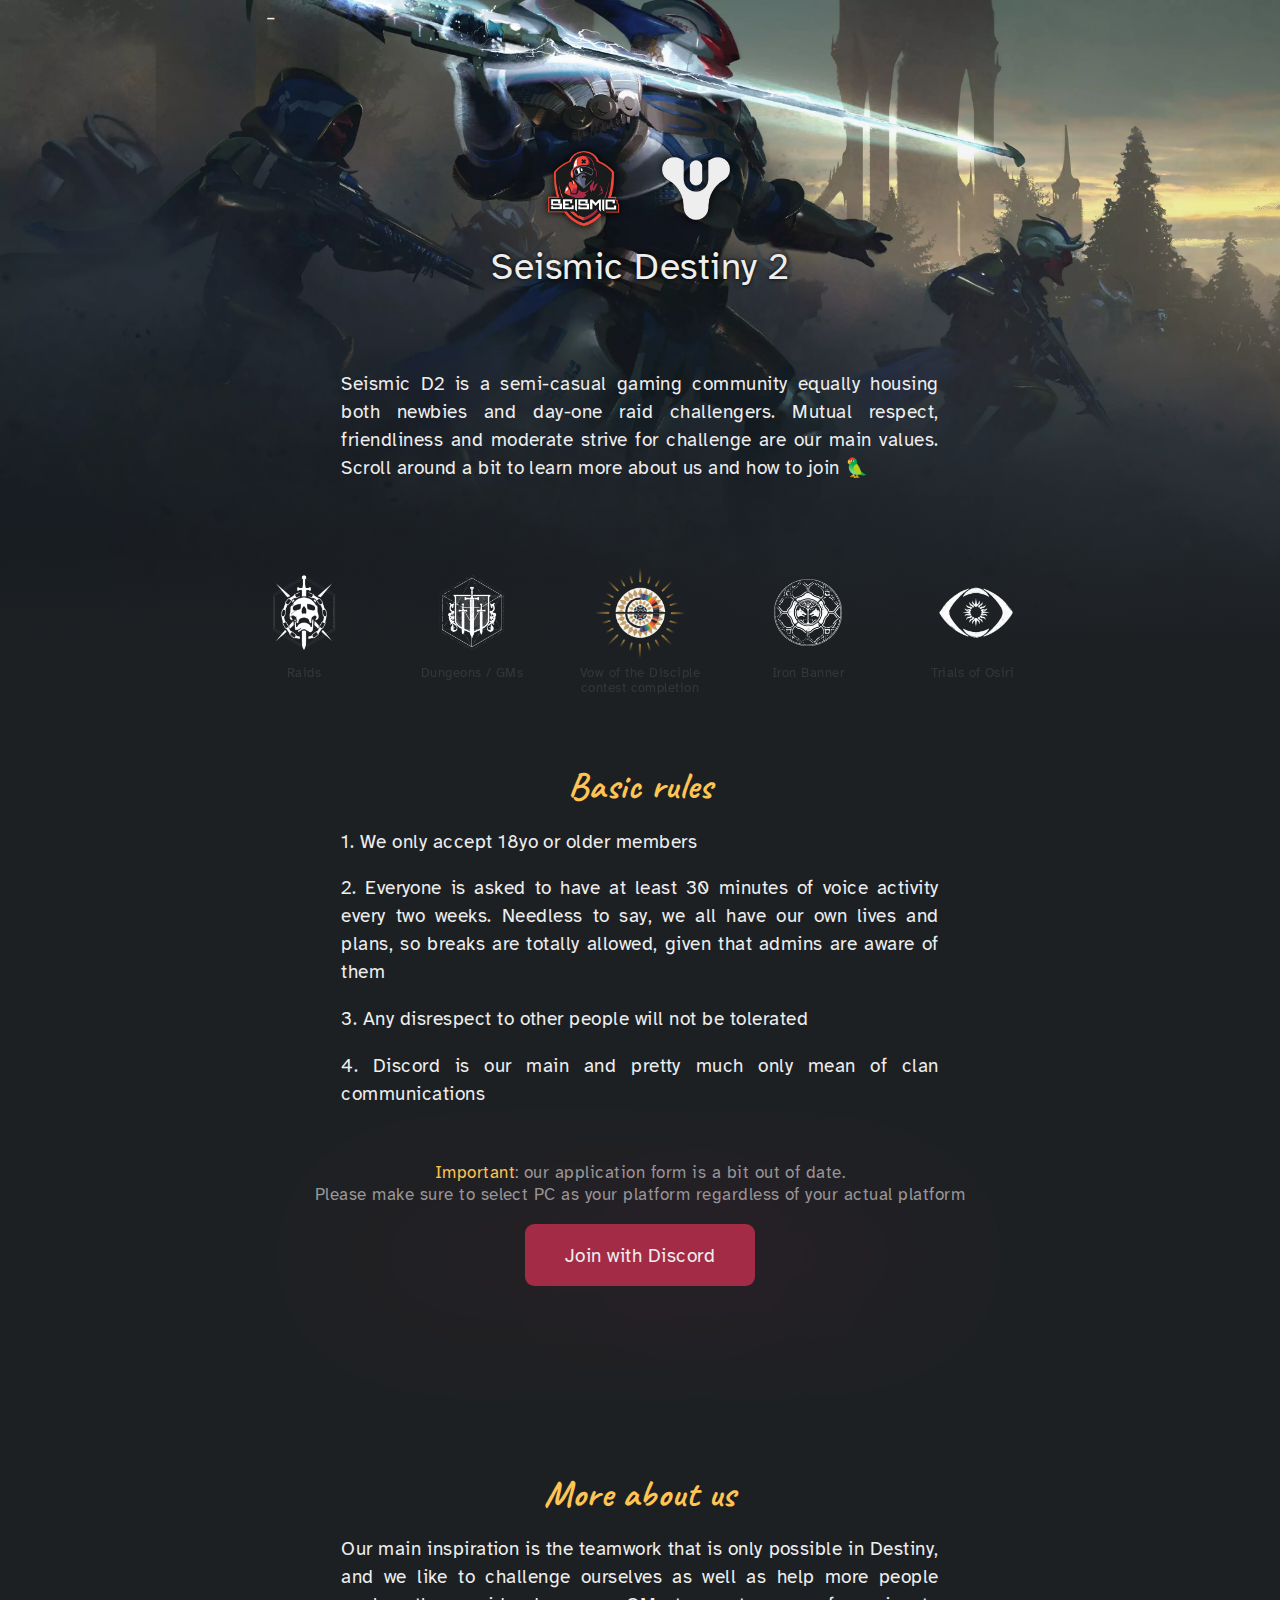
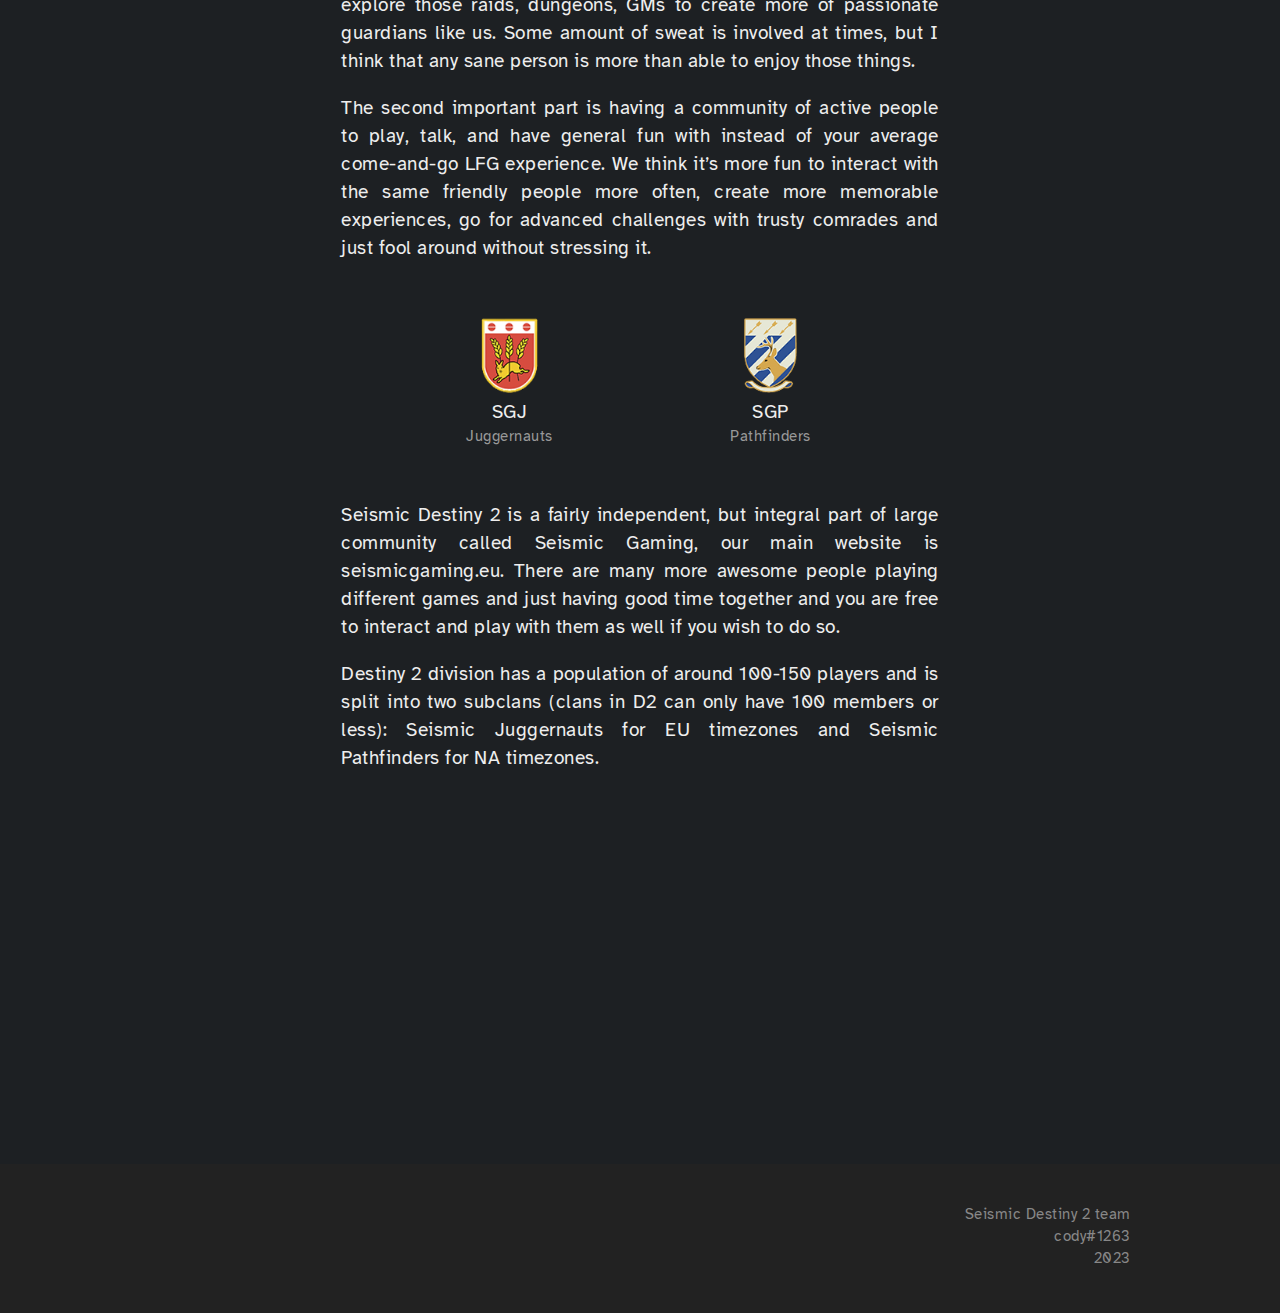
==== join.html @ e47b1c85 "add joinpage" ====
<!DOCTYPE html>
<html lang="en">

  <head>
    <meta charset="UTF-8">
    <link rel="icon" href="./assets/img/mentor-logo.png">
    <meta name="viewport" content="width=device-width, initial-scale=1.0">
    <title>Seismic Destiny 2</title>
    
    <!-- styles -->
    <link href="./join.css" rel="stylesheet">
    <!-- fonts -->
    <link rel="preconnect" href="https://fonts.googleapis.com">
    <link rel="preconnect" href="https://fonts.gstatic.com" crossorigin>
    <link href="https://fonts.googleapis.com/css2?family=Atkinson+Hyperlegible:ital,wght@0,400;0,700;1,400&family=Caveat:wght@700&family=Fira+Sans:ital,wght@0,400;0,700;1,400&display=swap" rel="stylesheet">
  </head>
  
  <body>
    
    <div class="landing-title-bgimage"></div>
    <div class="landing-title-gradient"></div>
    
    <main>

      <div>_ </div>

      <div class="landing-header-container">
        <img src="./assets/img/logo-seismic.png" class="landing-header-icon1">
        <img src="./assets/img/logo-tricorn.png" class="landing-header-icon2">
        <div class="landing-header-caption">Seismic Destiny 2</div>
      </div>

      <p class="landing-text">Seismic D2 is a semi-casual gaming community equally housing both newbies and day-one raid challengers. Mutual respect, friendliness and moderate strive for challenge are our main values. Scroll around a bit to learn more about us and how to join 🦜</p>

      <div style="height: 4rem;"></div>

      <div class="activities-icons-container">
        <div class="activities-icons-item aii-item-1">
          <img src="./assets/img/joinpage-icon-raid.png" class="aii-img">
          <div class="aii-caption">Raids</div>
        </div>
        <div class="activities-icons-item aii-item-2">
          <img src="./assets/img/joinpage-icon-gm.png" class="aii-img">
          <div class="aii-caption">Dungeons / GMs</div>
        </div>
        <div class="activities-icons-item aii-item-3">
          <img src="./assets/img/joinpage-icon-votd-d1.png" class="aii-votd">
          <img src="./assets/img/joinpage-icon-glow.png" class="aii-glow rotating">
          <div class="aii-caption">Vow of the Disciple</div>
          <div class="aii-caption aii-caption2">contest completion</div>
        </div>
        <div class="activities-icons-item aii-item-4">
          <img src="./assets/img/joinpage-icon-ib.png" class="aii-img aii-ib">
          <div class="aii-caption">Iron Banner</div>
        </div>
        <div class="activities-icons-item aii-item-5">
          <img src="./assets/img/joinpage-icon-tos.png" class="aii-img">
          <div class="aii-caption">Trials of Osiris</div>
        </div>
      </div>

      <div style="height: 6rem;"></div>

      <div class="section-header">Basic rules</div>

      <p class="section-text">1. We only accept 18yo or older members</p>
      <p class="section-text">2. Everyone is asked to have at least 30 minutes of voice activity every two weeks. Needless to say, we all have our own lives and plans, so breaks are totally allowed, given that admins are aware of them</p>
      <p class="section-text">3. Any disrespect to other people will not be tolerated</p>
      <p class="section-text">4. Discord is our main and pretty much only mean of clan communications</p>

      <div style="height: 2rem;"></div>

      <p class="join-notice-line"><span class="yellow">Important</span>: our application form is a bit out of date.</p>
      <p class="join-notice-line">Please make sure to select PC as your platform regardless of your actual platform</p>

      <div style="height: 1rem;"></div>
      <div class="join-button"> 
        <div class="glowbox"></div>
        <div class="glowbox2"></div>
        <div class="join-button-bg"></div>
        <div class="join-button-text">Join with Discord</div>
      </div>

      <div style="height: 2rem;"></div>



      <div style="height: 8rem;"></div>
      <div class="section-header">More about us</div>

      <p class="section-text">Our main inspiration is the teamwork that is only possible in Destiny, and we like to challenge ourselves as well as help more people explore those raids, dungeons, GMs to create more of passionate guardians like us. Some amount of sweat is involved at times, but I think that any sane person is more than able to enjoy those things.</p>
      <p class="section-text">The second important part is having a community of active people to play, talk, and have general fun with instead of your average come-and-go LFG experience. We think it’s more fun to interact with the same friendly people more often, create more memorable experiences, go for advanced challenges with trusty comrades and just fool around without stressing it.</p>

      <div style="height: 2rem;"></div>
      <div class="emblems-container">
        <img src="./assets/img/joinpage-emblem-sgj.png" class="emblems-img" style="grid-column: 1;">
        <div class="emblems-caption" style="grid-column: 1;">SGJ</div>
        <div class="emblems-subcaption" style="grid-column: 1;">Juggernauts</div>
        <!-- -->
        <img src="./assets/img/joinpage-emblem-sgp.png" class="emblems-img" style="grid-column: 3;">
        <div class="emblems-caption" style="grid-column: 3;">SGP</div>
        <div class="emblems-subcaption" style="grid-column: 3;">Pathfinders</div>
      </div>

      <div style="height: 2rem;"></div>
      <p class="section-text">Seismic Destiny 2 is a fairly independent, but integral part of large community called Seismic Gaming, our main website is seismicgaming.eu. There are many more awesome people playing different games and just having good time together and you are free to interact and play with them as well if you wish to do so.</p>
      <p class="section-text">Destiny 2 division has a population of around 100-150 players and is split into two subclans (clans in D2 can only have 100 members or less): Seismic Juggernauts for EU timezones and Seismic Pathfinders for NA timezones.</p>
      
      <div style="height: 16rem"></div>
      

    </main>
    
    <footer>
      <div style="height: 2rem;"></div>
      <p>Seismic Destiny 2 team</p>
      <p>cody#1263</p>
      <p>2023</p>
    </footer>
    
  </body>
  
  
  
  
  
  <style>


    
    
    html {
      background-color: #1D2023;
      
      font-family: 'Atkinson Hyperlegible', sans-serif;
      font-size: 14pt;
      letter-spacing: .026rem;
      color: #eee;
      font-smooth: subpixel-antialiased;
    }
    
    body {
      padding: 0;
      margin: 0;
      position: relative;
    }
    
    main {
      position: relative;
      max-width: 40rem;
      margin-left: auto;
      margin-right: auto;
      overflow: hidden;
    }
    
    h2 {
      font-family: 'Fira Sans', sans-serif;
      font-weight: 400;
      color: #FFC453;
      text-transform: uppercase;
      letter-spacing: .16rem;
      margin-top: 3rem;
    }
    
    h3 {
      font-family: 'Fira Sans', sans-serif;
      font-weight: 400;
      color: #93BEFF;
      margin-top: 2rem;
    }
    
    p {
      line-height: 1.5rem;
      text-align: justify;
    }
    
    footer {
      position: relative;
      height: 8rem;
      background-color: #222;
      color: #888;
      display: flex;
      flex-direction: column;
      align-content: flex-end;
      margin-top: 4rem;
    }
    
    footer p {
      margin-right: 8rem;
      margin-left: auto;
      font-size: 0.8rem;
      margin-top: 0.2rem;
      margin-bottom: 0;
      line-height: 1rem;
    }


    
    
    
    
    
    
    
    @media (max-aspect-ratio: 1/1) {
      html {
        font-size: 3vw;
      }
      
      main {
        margin-left: 1rem;
        margin-right: 1rem;
      }
    }
    
    
  </style>
</html>
---- join.css ----
/*    00. Background image      */

.landing-title-bgimage {
  position: absolute;
  width: 100%;
  height: 50vw;
  background-image: url("./assets/img/joinpage-titlebg.webp");
  background-size: cover;
  overflow: hidden;
}

.landing-title-gradient {
  position: absolute;
  width: 100%;
  height: 50vw;
  background: linear-gradient(transparent, 80%, #1D2023);;
  overflow: hidden;
}



/*    01. Landing area      */

.landing-header-container {
  margin-top: 10vw;
  width: 20rem;
  margin-left: auto;
  margin-right: auto;
  display: grid;
  grid-template-rows: 4rem 1rem 4rem;
  grid-template-columns: 1fr 4rem 2rem 4rem 1fr;
  align-content: center;

  text-shadow: 0px 0px 4px #000000;
}

.landing-header-icon1 {
  grid-column: 2;
  grid-row: 1;
  width: 100%;
  height: 100%;
  filter:drop-shadow(0px 0px 4px black);
}

.landing-header-icon2 {
  grid-column: 4;
  grid-row: 1;
  width: 100%;
  height: 100%;
  filter:drop-shadow(0px 0px 4px black);
}

.landing-header-caption {
  grid-column: 1 / 999;
  grid-row: 3;
  font-size: 2rem;
  margin-left: auto;
  margin-right: auto;
}

.landing-text {
  margin-top: 4vw;
  margin-left: auto;
  margin-right: auto;
  max-width: 32rem;
}



/*    02. Activity icons      */

.activities-icons-container {
  width: 40rem;
  margin-left: auto;
  margin-right: auto;
  display: flex;
  justify-content: space-between;
  align-items: center;
}
@media (max-aspect-ratio: 1/1) {
  .activities-icons-container {
    width: 90vw;
  }
  .landing-title-bgimage {
    height: 80vw;
    background-position: center;
  }
  .landing-title-gradient {
    height: 80vw;
  }
}

.activities-icons-item {
  position: relative;
  width: 4rem;
  height: 4rem;
}

.aii-img {
  position: absolute;
  width: 100%;
  height: 100%;
}

.aii-votd {
  position: absolute;
  width: 80%;
  height: 80%;
  left: 10%;
  top: 9%;
}

.aii-ib {
  position: absolute;
  width: 90%;
  height: 90%;
  left: 5%;
  top: 5%;
}

.aii-glow {
  position: absolute;
  width: 120%;
  height: 120%;
  left: -10%;
  top: -10%;
}

.aii-caption {
  position: absolute;
  font-size: 0.7rem;
  opacity: 0.1;
  width: 200%;
  left: -50%;
  top: 120%;
  text-align: center;
  transition: all 0.5s;
  cursor: default;
}
.activities-icons-item:hover .aii-caption {
  opacity: 0.4;
}
.aii-caption2 {
  top: 140%;
}




/*    03. Landing area      */

.section-header {
  font-family: 'Caveat', sans-serif;
  font-weight: 700;
  font-size: 2rem;
  color: #FFC453;
  text-align: center;
}

.section-text {
  margin-top: 1rem;
  margin-left: auto;
  margin-right: auto;
  max-width: 32rem;
}



.join-notice-line {
  line-height: 1rem;
  text-align: center;
  font-size: 0.9rem;
  color: #999;
  margin-left: auto;
  margin-right: auto;
  margin-top: 0rem;
  margin-bottom: 0.2rem;
  max-width: 40rem;
}

.yellow {
  color: #FFC453;
}

.join-button {
  position: relative;
  width: 12rem;
  height: 3rem;
  display: flex;
  justify-content: space-around;
  align-items: center;
  margin-left: auto;
  margin-right: auto;
  cursor: pointer;
  user-select: none;
}
.join-button-bg {
  position: absolute;
  width: 100%;
  height: 100%;
  background: #A42B46;
  border: 0.2rem solid transparent;
  border-radius: 0.5rem;
  transition: all 0.15s;
}
.join-button:hover .join-button-bg {
  background: #ab314b;
  border-color: #d85b70;
}
.join-button:active .join-button-bg {
  background: #d85b70;
}
.join-button-text {
  position: relative;
}






.emblems-container {
  width: 20rem;
  margin-left: auto;
  margin-right: auto;
  display: grid;
  grid-template-rows: 4rem auto auto;
  grid-template-columns: 6rem 1fr 6rem;
}
.emblems-img {
  grid-row: 1;
  width: 4rem;
  height: 4rem;
  margin-left: auto;
  margin-right: auto;
}
.emblems-caption {
  margin-top: 0.4rem;
  grid-row: 2;
  width: 100%;
  text-align: center;
}
.emblems-subcaption {
  margin-top: 0.2rem;
  grid-row: 3;
  width: 100%;
  text-align: center;
  font-size: 0.8rem;
  color: #999;
}


















/* css class for rotating stuff */

@-webkit-keyframes rotating /* Safari and Chrome */ {
  from {
    -webkit-transform: rotate(0deg);
    -o-transform: rotate(0deg);
    transform: rotate(0deg);
  }
  to {
    -webkit-transform: rotate(360deg);
    -o-transform: rotate(360deg);
    transform: rotate(360deg);
  }
}
@keyframes rotating {
  from {
    -ms-transform: rotate(0deg);
    -moz-transform: rotate(0deg);
    -webkit-transform: rotate(0deg);
    -o-transform: rotate(0deg);
    transform: rotate(0deg);
  }
  to {
    -ms-transform: rotate(360deg);
    -moz-transform: rotate(360deg);
    -webkit-transform: rotate(360deg);
    -o-transform: rotate(360deg);
    transform: rotate(360deg);
  }
}
.rotating {
  -webkit-animation: rotating 60s linear infinite;
  -moz-animation: rotating 60s linear infinite;
  -ms-animation: rotating 60s linear infinite;
  -o-animation: rotating 60s linear infinite;
  animation: rotating 60s linear infinite;
}























/* glow animation  */

.glowbox {
  pointer-events: none;
  position: absolute;
  width: 25rem;
  height: 4rem;
  left: -10rem;
  top: -0.5rem;
  border-radius: 4rem;
  opacity: 0.1;
  filter: blur(4rem);
  background: #A42B46;
  animation: glow 10s infinite alternate;
}

@keyframes glow {
  0% {
    opacity: 0.2;
  }
  20% {
    opacity: 0.6;
  }
  40% {
    opacity: 0.5;
  }
  60% {
    opacity: 0.4;
  }
  80% {
    opacity: 0.2;
  }
  95% {
    opacity: 0.6;
  }
  100% {
    opacity: 0.7;
  }
}



.glowbox2 {
  pointer-events: none;
  position: absolute;
  width: 20rem;
  height: 4rem;
  left: 2rem;
  top: -0.5rem;
  border-radius: 4rem;
  opacity: 0.1;
  filter: blur(4rem);
  background: #9d2d66;
  animation: glow2 12s infinite alternate;
}

@keyframes glow2 {
  
  0% {
    opacity: 0.6;
  }
  10% {
    opacity: 0.4;
  }
  40% {
    opacity: 0.2;
  }
  60% {
    opacity: 0.5;
  }
  70% {
    opacity: 0.3;
  }
  80% {
    opacity: 0.6;
  }
  100% {
    opacity: 0.2;
  }
}
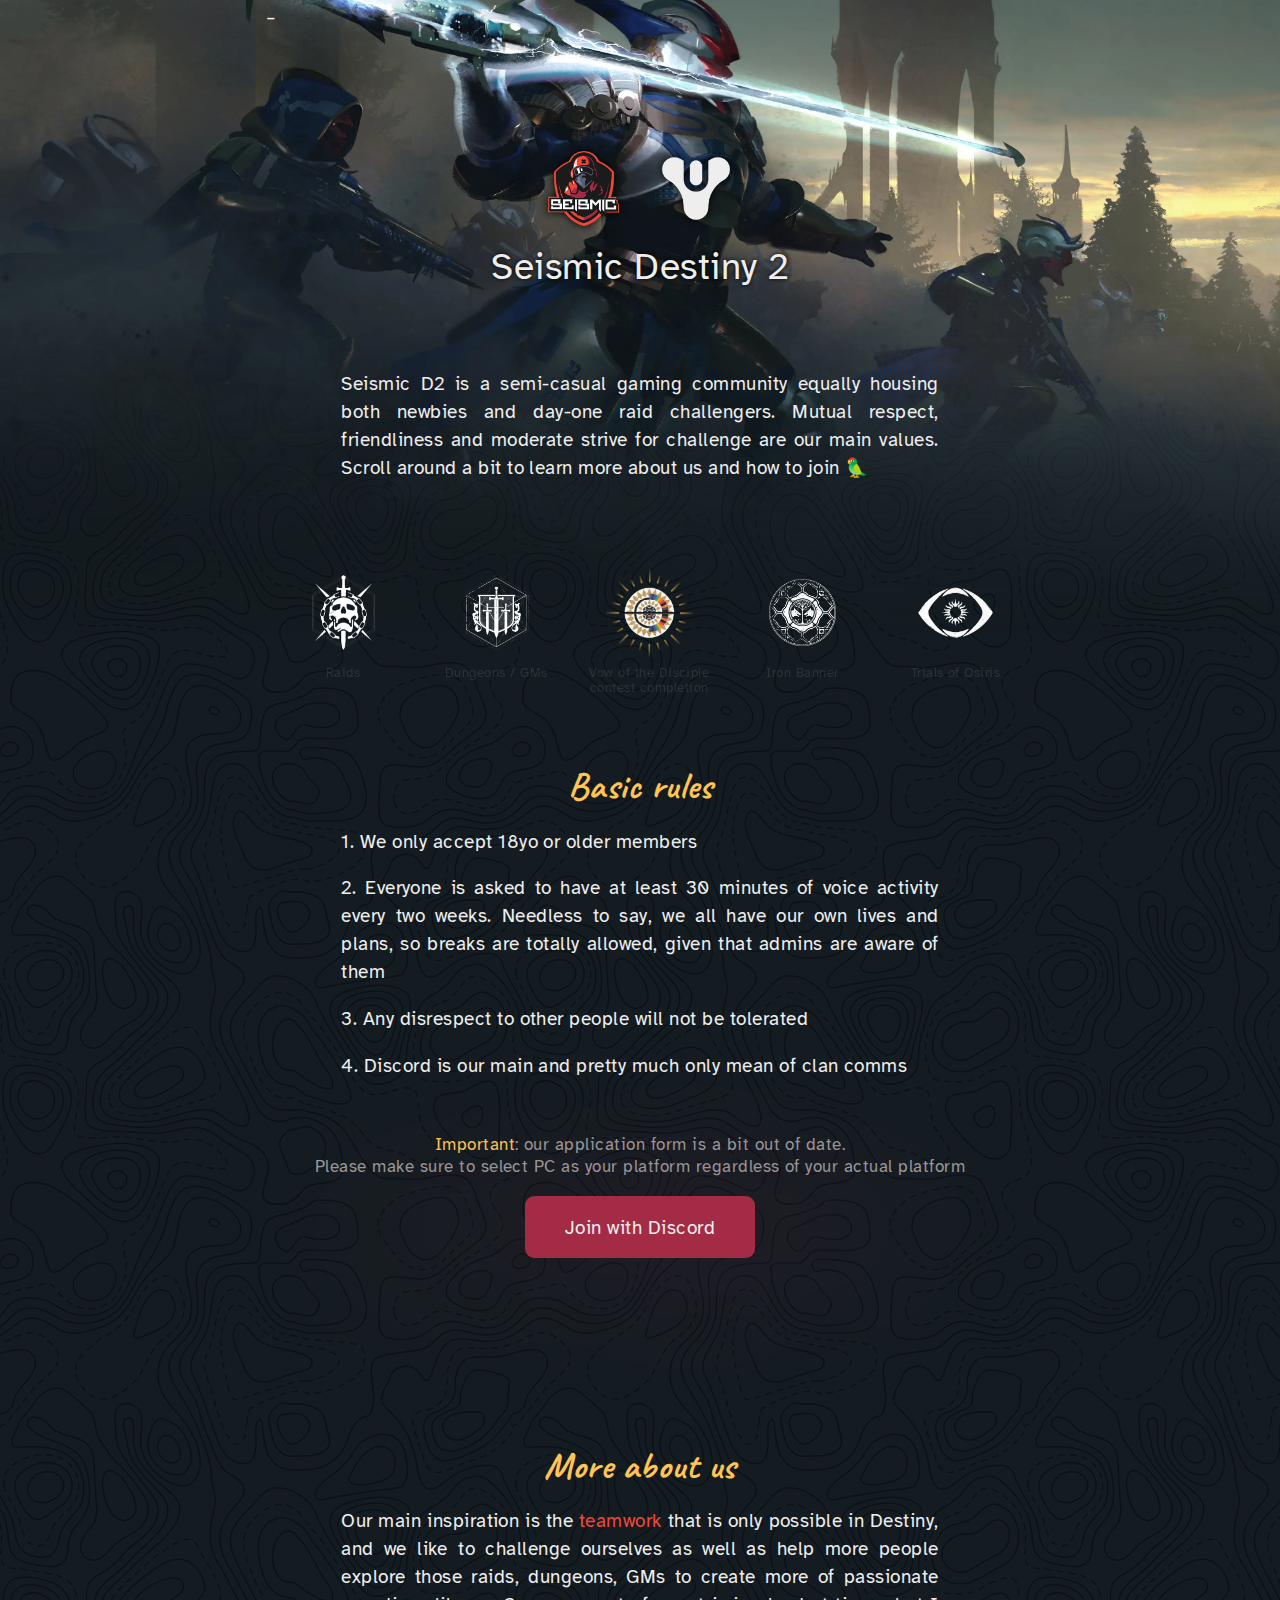
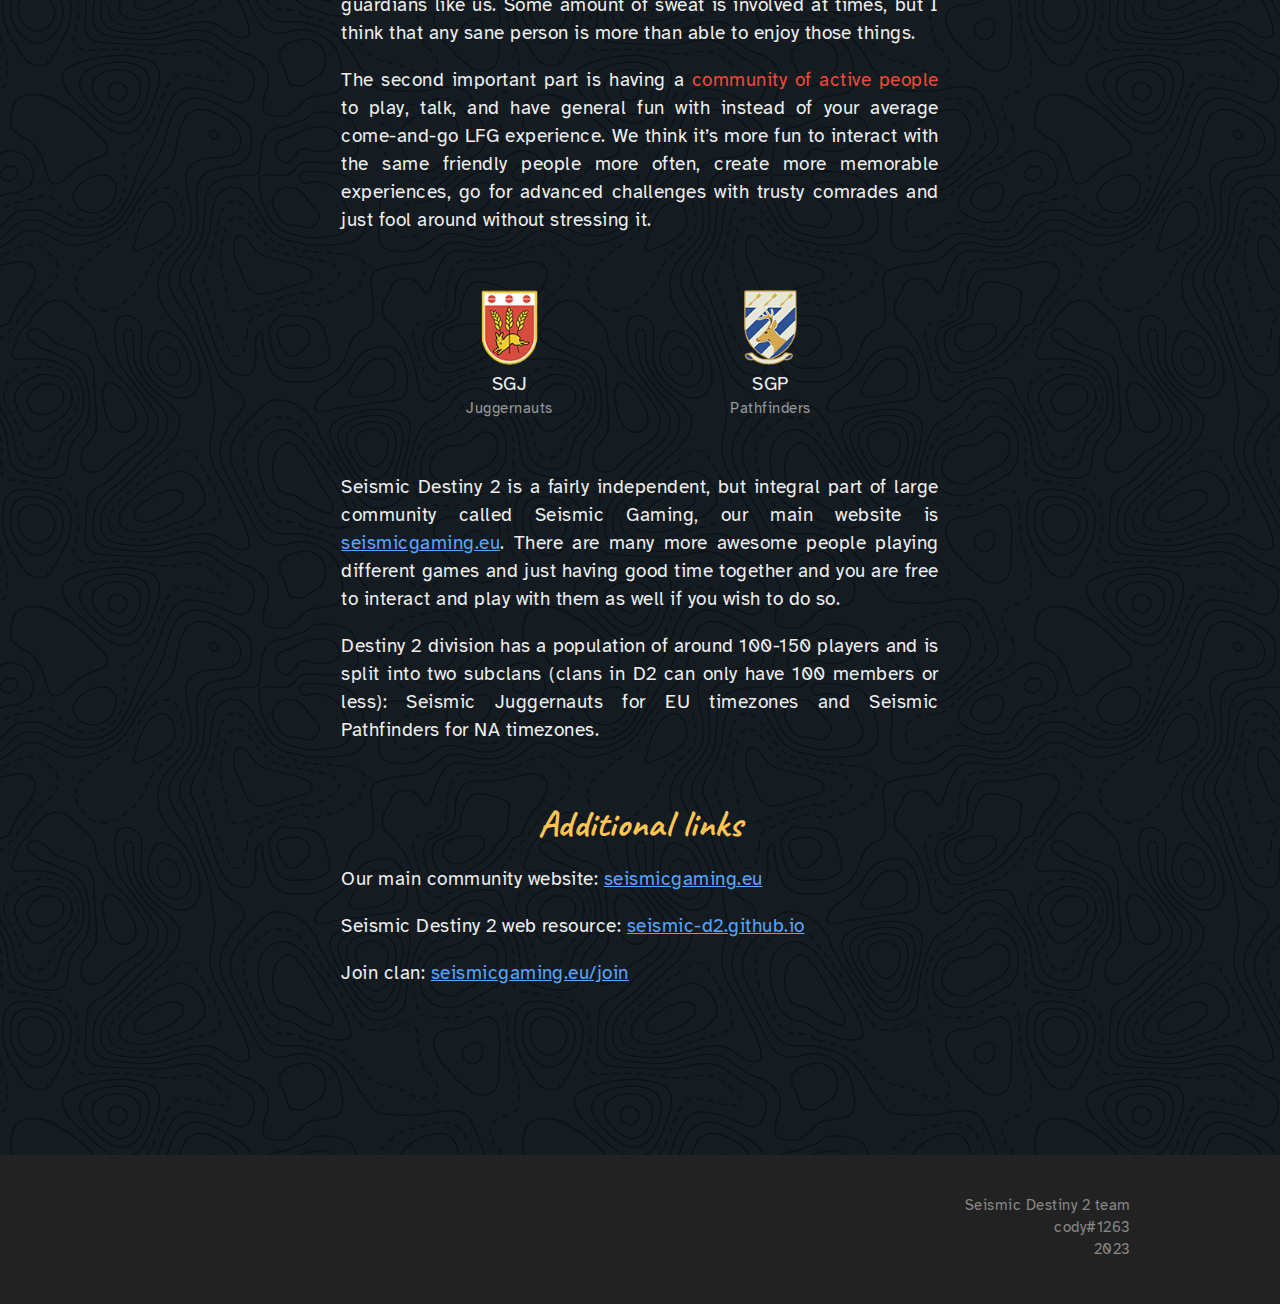
==== commit d6df349c: "join page finalisation" ====
--- a/join.html
+++ b/join.html
@@ -18,7 +18,7 @@
   <body>
     
     <div class="landing-title-bgimage"></div>
-    <div class="landing-title-gradient"></div>
+    <!-- <div class="landing-title-gradient"></div> -->
     
     <main>
 
@@ -66,20 +66,24 @@
       <p class="section-text">1. We only accept 18yo or older members</p>
       <p class="section-text">2. Everyone is asked to have at least 30 minutes of voice activity every two weeks. Needless to say, we all have our own lives and plans, so breaks are totally allowed, given that admins are aware of them</p>
       <p class="section-text">3. Any disrespect to other people will not be tolerated</p>
-      <p class="section-text">4. Discord is our main and pretty much only mean of clan communications</p>
+      <p class="section-text">4. Discord is our main and pretty much only mean of clan comms</p>
 
       <div style="height: 2rem;"></div>
 
       <p class="join-notice-line"><span class="yellow">Important</span>: our application form is a bit out of date.</p>
       <p class="join-notice-line">Please make sure to select PC as your platform regardless of your actual platform</p>
+      
+      <!-- <div style="height: 1rem;"></div>
+      <p class="join-notice-line"><span class="yellow">Important 2</span>: if you have a PC, please join from desktop</p>
+      <p class="join-notice-line">Discord has a problem syncing profiles from mobile platforms</p> -->
 
       <div style="height: 1rem;"></div>
-      <div class="join-button"> 
+      <a class="join-button" href="https://seismicgaming.eu/join" target="_blank"> 
         <div class="glowbox"></div>
         <div class="glowbox2"></div>
         <div class="join-button-bg"></div>
         <div class="join-button-text">Join with Discord</div>
-      </div>
+      </a>
 
       <div style="height: 2rem;"></div>
 
@@ -88,25 +92,36 @@
       <div style="height: 8rem;"></div>
       <div class="section-header">More about us</div>
 
-      <p class="section-text">Our main inspiration is the teamwork that is only possible in Destiny, and we like to challenge ourselves as well as help more people explore those raids, dungeons, GMs to create more of passionate guardians like us. Some amount of sweat is involved at times, but I think that any sane person is more than able to enjoy those things.</p>
-      <p class="section-text">The second important part is having a community of active people to play, talk, and have general fun with instead of your average come-and-go LFG experience. We think it’s more fun to interact with the same friendly people more often, create more memorable experiences, go for advanced challenges with trusty comrades and just fool around without stressing it.</p>
+      <p class="section-text">Our main inspiration is the <span class="red">teamwork</span> that is only possible in Destiny, and we like to challenge ourselves as well as help more people explore those raids, dungeons, GMs to create more of passionate guardians like us. Some amount of sweat is involved at times, but I think that any sane person is more than able to enjoy those things.</p>
+      <p class="section-text">The second important part is having a <span class="red">community of active people</span> to play, talk, and have general fun with instead of your average come-and-go LFG experience. We think it’s more fun to interact with the same friendly people more often, create more memorable experiences, go for advanced challenges with trusty comrades and just fool around without stressing it.</p>
 
       <div style="height: 2rem;"></div>
       <div class="emblems-container">
-        <img src="./assets/img/joinpage-emblem-sgj.png" class="emblems-img" style="grid-column: 1;">
-        <div class="emblems-caption" style="grid-column: 1;">SGJ</div>
-        <div class="emblems-subcaption" style="grid-column: 1;">Juggernauts</div>
+        <a class="emblem-item" style="grid-column: 1;" href="https://www.bungie.net/en/ClanV2?groupId=3285991" target="_blank">
+          <img src="./assets/img/joinpage-emblem-sgj.png" class="emblems-img">
+          <div class="emblems-caption">SGJ</div>
+          <div class="emblems-subcaption">Juggernauts</div>
+        </a>
         <!-- -->
-        <img src="./assets/img/joinpage-emblem-sgp.png" class="emblems-img" style="grid-column: 3;">
-        <div class="emblems-caption" style="grid-column: 3;">SGP</div>
-        <div class="emblems-subcaption" style="grid-column: 3;">Pathfinders</div>
+        <a class="emblem-item" style="grid-column: 3;" href="https://www.bungie.net/en/ClanV2?groupId=3909446" target="_blank">
+          <img src="./assets/img/joinpage-emblem-sgp.png" class="emblems-img">
+          <div class="emblems-caption">SGP</div>
+          <div class="emblems-subcaption">Pathfinders</div>
+        </a>
+        
       </div>
 
       <div style="height: 2rem;"></div>
-      <p class="section-text">Seismic Destiny 2 is a fairly independent, but integral part of large community called Seismic Gaming, our main website is seismicgaming.eu. There are many more awesome people playing different games and just having good time together and you are free to interact and play with them as well if you wish to do so.</p>
+      <p class="section-text">Seismic Destiny 2 is a fairly independent, but integral part of large community called Seismic Gaming, our main website is <a href="https://seismicgaming.eu">seismicgaming.eu</a>. There are many more awesome people playing different games and just having good time together and you are free to interact and play with them as well if you wish to do so.</p>
       <p class="section-text">Destiny 2 division has a population of around 100-150 players and is split into two subclans (clans in D2 can only have 100 members or less): Seismic Juggernauts for EU timezones and Seismic Pathfinders for NA timezones.</p>
       
-      <div style="height: 16rem"></div>
+      <div style="height: 2rem;"></div>
+      <div class="section-header">Additional links</div>
+      <p class="section-text">Our main community website: <a href="https://seismicgaming.eu">seismicgaming.eu</a></p>
+      <p class="section-text">Seismic Destiny 2 web resource: <a href="https://seismic-d2.github.io">seismic-d2.github.io</a></p>
+      <p class="section-text">Join clan: <a href="https://seismicgaming.eu/join">seismicgaming.eu/join</a></p>
+      
+      <div style="height: 4rem"></div>
       
 
     </main>
@@ -131,7 +146,7 @@
     
     html {
       background-color: #1D2023;
-      
+      background-image: url("./assets/img/topo-pattern-5d.jpg");
       font-family: 'Atkinson Hyperlegible', sans-serif;
       font-size: 14pt;
       letter-spacing: .026rem;
@@ -193,6 +208,10 @@
       margin-bottom: 0;
       line-height: 1rem;
     }
+    
+    a {
+      color: #58a6ff;
+    }
 
 
     
--- a/join.css
+++ b/join.css
@@ -73,11 +73,11 @@
 /*    02. Activity icons      */
 
 .activities-icons-container {
-  width: 40rem;
+  width: 41rem;
   margin-left: auto;
   margin-right: auto;
   display: flex;
-  justify-content: space-between;
+  justify-content: space-around;
   align-items: center;
 }
 @media (max-aspect-ratio: 1/1) {
@@ -184,6 +184,9 @@
 .yellow {
   color: #FFC453;
 }
+.red {
+  color: #EF4839;
+}
 
 .join-button {
   position: relative;
@@ -196,6 +199,9 @@
   margin-right: auto;
   cursor: pointer;
   user-select: none;
+  
+  color: #eee;
+  text-decoration: none;
 }
 .join-button-bg {
   position: absolute;
@@ -222,13 +228,22 @@
 
 
 
+
+
 .emblems-container {
   width: 20rem;
   margin-left: auto;
   margin-right: auto;
   display: grid;
+  grid-template-columns: 6rem 1fr 6rem;
+}
+.emblem-item {
+  width: 6rem;
+  display: grid;
   grid-template-rows: 4rem auto auto;
-  grid-template-columns: 6rem 1fr 6rem;
+  
+  color: #eee;
+  text-decoration: none;
 }
 .emblems-img {
   grid-row: 1;
